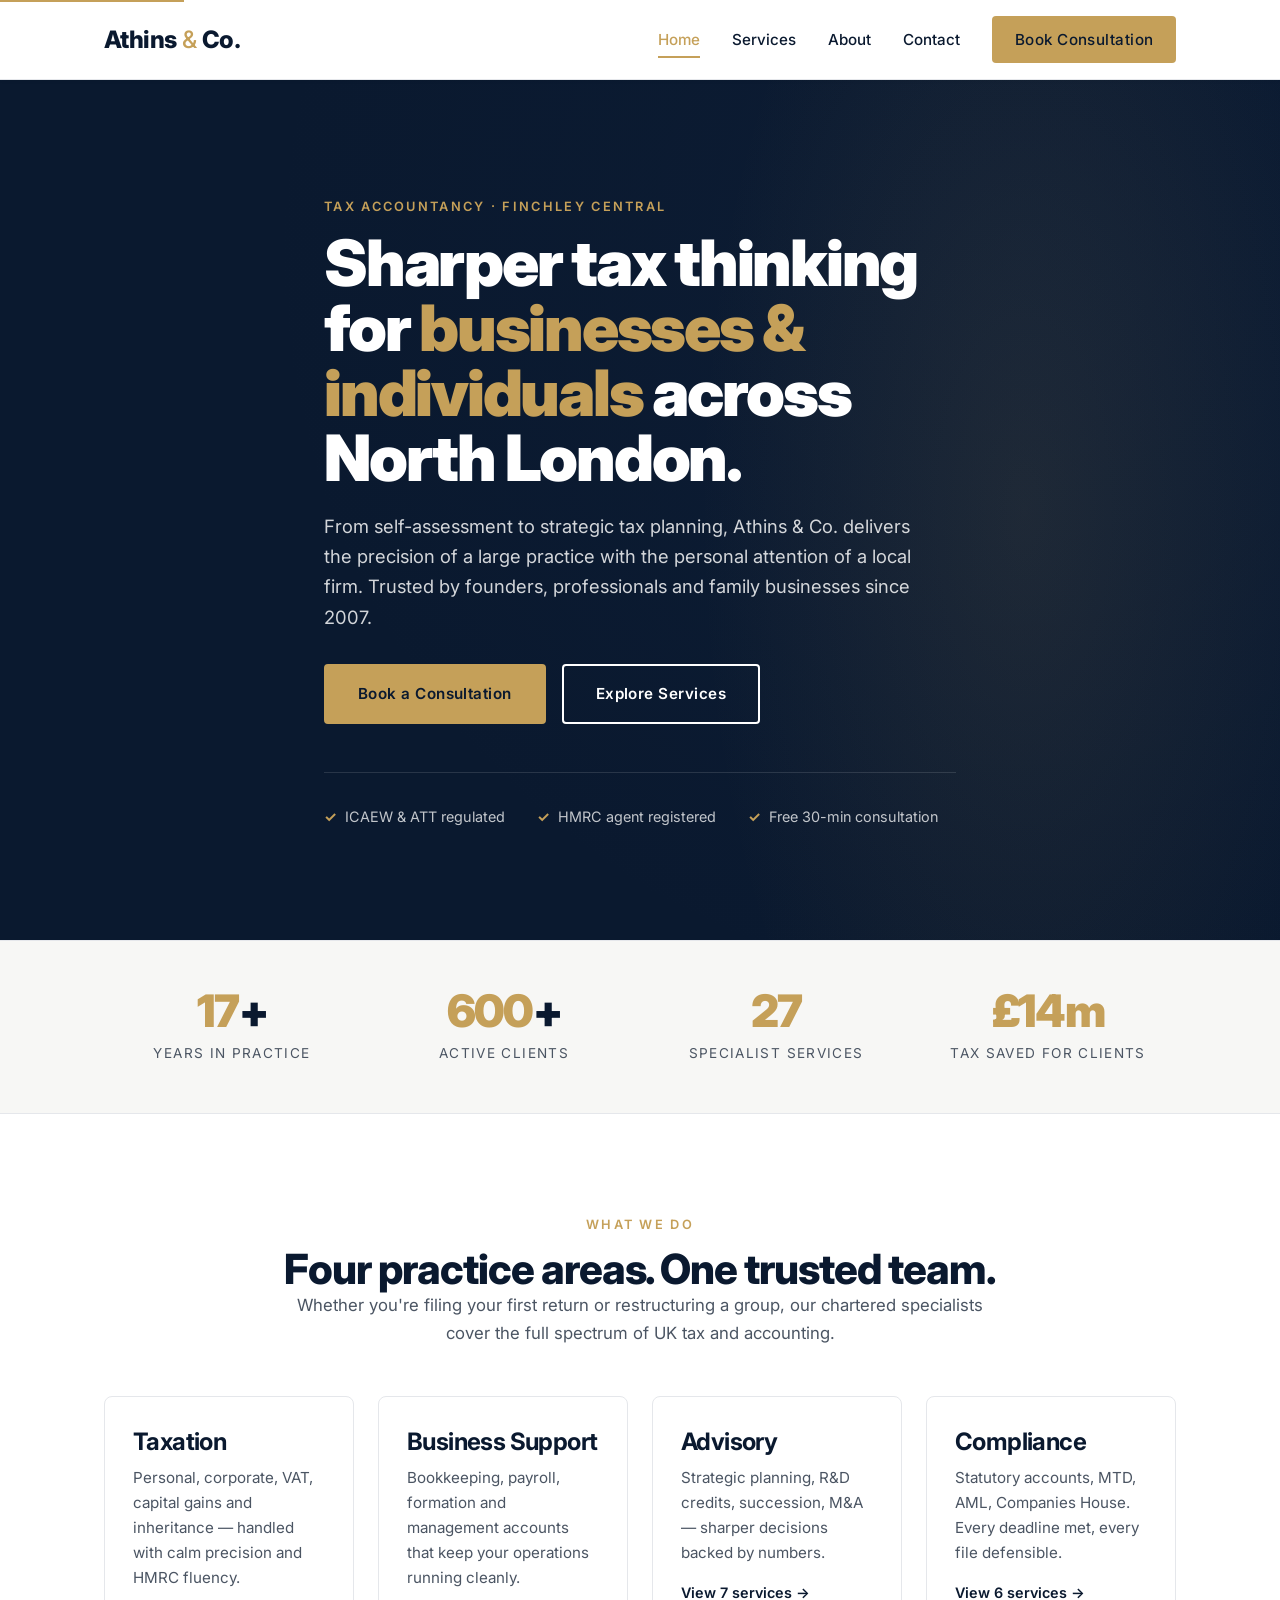
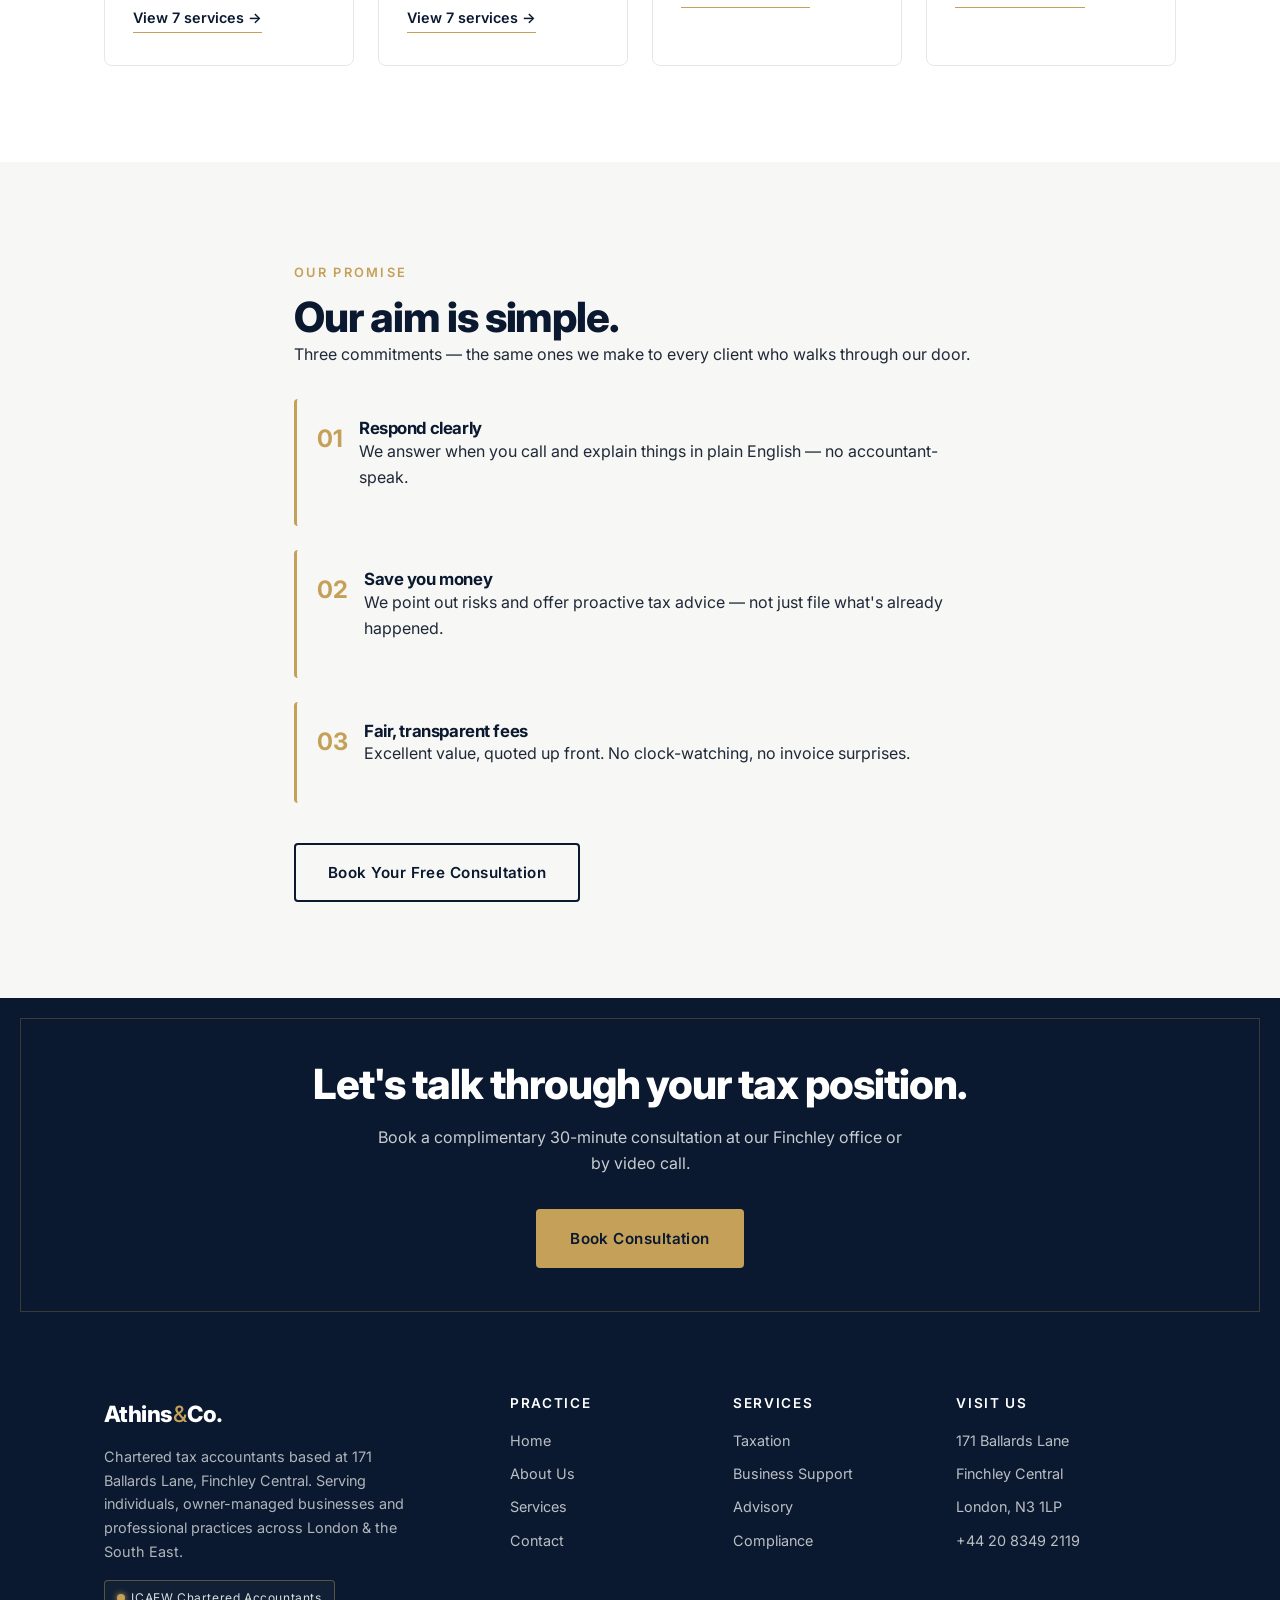
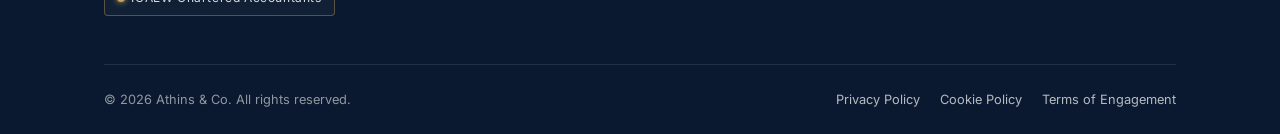
==== index.html @ eba3d70e "Initial commit — Athins & Co. website Static site for Athins & Co. tax accountancy firm, Finchley Ce" ====
<!doctype html>
<html lang="en-GB">
<head>
  <meta charset="utf-8" />
  <meta name="viewport" content="width=device-width, initial-scale=1" />
  <title>Athins &amp; Co. — Chartered Tax Accountants in Finchley Central, London</title>
  <meta name="description" content="Athins & Co. is a tax accountancy firm in Finchley Central, London — delivering precise, personable advice on taxation, business support, advisory and compliance." />
  <meta name="theme-color" content="#0a192f" />
  <link rel="icon" href="data:image/svg+xml,%3Csvg xmlns='http://www.w3.org/2000/svg' viewBox='0 0 64 64'%3E%3Crect width='64' height='64' rx='8' fill='%230a192f'/%3E%3Ctext x='50%25' y='58%25' text-anchor='middle' font-family='Georgia,serif' font-size='38' font-weight='700' fill='%23c5a059'%3EA%3C/text%3E%3C/svg%3E" />
  <link rel="preconnect" href="https://fonts.googleapis.com" />
  <link rel="preconnect" href="https://fonts.gstatic.com" crossorigin />
  <link href="https://fonts.googleapis.com/css2?family=Inter:wght@400;500;600;700;800;900&display=swap" rel="stylesheet" />
  <link rel="stylesheet" href="style.css?v=6" />
</head>
<body>
  <a class="skip-link" href="#main">Skip to main content</a>

  <!-- HEADER -->
  <header class="site-header">
    <div class="container nav-wrap">
      <a href="index.html" class="brand" aria-label="Athins and Co. home">
        <span>Athins <span class="brand-mark">&amp;</span> Co.</span>
      </a>
      <button class="nav-toggle" aria-label="Toggle navigation" aria-controls="primary-nav" aria-expanded="false">
        <span></span><span></span><span></span>
      </button>
      <nav id="primary-nav" class="nav-menu" data-open="false" aria-label="Primary">
        <a href="index.html">Home</a>
        <a href="services.html">Services</a>
        <a href="about.html">About</a>
        <a href="contact.html">Contact</a>
        <a class="btn btn-primary" href="contact.html#book">Book Consultation</a>
      </nav>
    </div>
  </header>

  <main id="main">

    <!-- HERO -->
    <section class="hero">
      <div class="container hero-inner">
        <span class="eyebrow">Tax accountancy · Finchley Central</span>
        <h1>Sharper tax thinking for <span class="accent">businesses &amp; individuals</span> across North London.</h1>
        <p class="hero-lead">
          From self-assessment to strategic tax planning, Athins &amp; Co. delivers the precision of a
          large practice with the personal attention of a local firm. Trusted by founders, professionals
          and family businesses since 2007.
        </p>
        <div class="hero-actions">
          <a class="btn btn-primary" href="contact.html#book">Book a Consultation</a>
          <a class="btn btn-outline" href="services.html">Explore Services</a>
        </div>
        <div class="hero-meta">
          <span class="hero-meta-item">ICAEW &amp; ATT regulated</span>
          <span class="hero-meta-item">HMRC agent registered</span>
          <span class="hero-meta-item">Free 30-min consultation</span>
        </div>
      </div>
    </section>

    <!-- TRUST -->
    <section class="trust" aria-label="Practice statistics">
      <div class="container">
        <div class="stats-grid">
          <div>
            <div class="stat-num"><span class="gold">17</span>+</div>
            <span class="stat-label">Years in Practice</span>
          </div>
          <div>
            <div class="stat-num"><span class="gold">600</span>+</div>
            <span class="stat-label">Active Clients</span>
          </div>
          <div>
            <div class="stat-num"><span class="gold">27</span></div>
            <span class="stat-label">Specialist Services</span>
          </div>
          <div>
            <div class="stat-num"><span class="gold">£14m</span></div>
            <span class="stat-label">Tax Saved For Clients</span>
          </div>
        </div>
      </div>
    </section>

    <!-- SERVICES PREVIEW -->
    <section>
      <div class="container">
        <header class="section-head">
          <span class="eyebrow">What We Do</span>
          <h2>Four practice areas. One trusted team.</h2>
          <p>Whether you're filing your first return or restructuring a group, our chartered specialists
            cover the full spectrum of UK tax and accounting.</p>
        </header>

        <div class="grid grid-4">
          <article class="card">
            <h3>Taxation</h3>
            <p>Personal, corporate, VAT, capital gains and inheritance — handled with calm precision and HMRC fluency.</p>
            <a class="card-link" href="services.html#taxation">View 7 services →</a>
          </article>
          <article class="card">
            <h3>Business Support</h3>
            <p>Bookkeeping, payroll, formation and management accounts that keep your operations running cleanly.</p>
            <a class="card-link" href="services.html#business">View 7 services →</a>
          </article>
          <article class="card">
            <h3>Advisory</h3>
            <p>Strategic planning, R&amp;D credits, succession, M&amp;A — sharper decisions backed by numbers.</p>
            <a class="card-link" href="services.html#advisory">View 7 services →</a>
          </article>
          <article class="card">
            <h3>Compliance</h3>
            <p>Statutory accounts, MTD, AML, Companies House. Every deadline met, every file defensible.</p>
            <a class="card-link" href="services.html#compliance">View 6 services →</a>
          </article>
        </div>
      </div>
    </section>

    <!-- OUR AIM -->
    <section style="background: var(--off-white);">
      <div class="container" style="max-width: 820px;">
        <span class="eyebrow">Our Promise</span>
        <h2>Our aim is simple.</h2>
        <p>Three commitments — the same ones we make to every client who walks through our door.</p>
        <ul class="value-list">
          <li class="value-item">
            <span class="value-num">01</span>
            <div>
              <h4>Respond clearly</h4>
              <p>We answer when you call and explain things in plain English — no accountant-speak.</p>
            </div>
          </li>
          <li class="value-item">
            <span class="value-num">02</span>
            <div>
              <h4>Save you money</h4>
              <p>We point out risks and offer proactive tax advice — not just file what's already happened.</p>
            </div>
          </li>
          <li class="value-item">
            <span class="value-num">03</span>
            <div>
              <h4>Fair, transparent fees</h4>
              <p>Excellent value, quoted up front. No clock-watching, no invoice surprises.</p>
            </div>
          </li>
        </ul>
        <div style="margin-top: 2.5rem;">
          <a class="btn btn-ghost" href="contact.html#book">Book Your Free Consultation</a>
        </div>
      </div>
    </section>

    <!-- CTA -->
    <section class="cta-banner">
      <div class="container">
        <h2>Let's talk through your tax position.</h2>
        <p>Book a complimentary 30-minute consultation at our Finchley office or by video call.</p>
        <a class="btn btn-primary" href="contact.html#book">Book Consultation</a>
      </div>
    </section>

  </main>

  <!-- FOOTER -->
  <footer class="site-footer footer">
    <div class="container">
      <div class="footer-grid">
        <div class="footer-about">
          <div class="footer-brand">Athins<span class="gold">&amp;</span>Co.</div>
          <p>Chartered tax accountants based at 171 Ballards Lane, Finchley Central. Serving individuals,
            owner-managed businesses and professional practices across London &amp; the South East.</p>
          <div class="trust-badges" aria-label="Professional bodies">
            <span class="badge"><span class="dot"></span>ICAEW Chartered Accountants</span>
          </div>
        </div>
        <div>
          <h4>Practice</h4>
          <ul>
            <li><a href="index.html">Home</a></li>
            <li><a href="about.html">About Us</a></li>
            <li><a href="services.html">Services</a></li>
            <li><a href="contact.html">Contact</a></li>
          </ul>
        </div>
        <div>
          <h4>Services</h4>
          <ul>
            <li><a href="services.html#taxation">Taxation</a></li>
            <li><a href="services.html#business">Business Support</a></li>
            <li><a href="services.html#advisory">Advisory</a></li>
            <li><a href="services.html#compliance">Compliance</a></li>
          </ul>
        </div>
        <div>
          <h4>Visit Us</h4>
          <ul>
            <li>171 Ballards Lane</li>
            <li>Finchley Central</li>
            <li>London, N3 1LP</li>
            <li><a href="tel:+442083492119">+44 20 8349 2119</a></li>
          </ul>
        </div>
      </div>
      <div class="footer-bottom">
        <span>© <span id="year">2026</span> Athins &amp; Co. All rights reserved.</span>
        <nav class="footer-bottom-links" aria-label="Legal">
          <a href="contact.html#privacy">Privacy Policy</a>
          <a href="contact.html#privacy">Cookie Policy</a>
          <a href="contact.html#privacy">Terms of Engagement</a>
        </nav>
      </div>
    </div>
  </footer>

  <script src="script.js" defer></script>
</body>
</html>
---- style.css ----
/* ==========================================================================
   Athins & Co. — Global Stylesheet
   Palette: Navy #0a192f | White #ffffff | Gold #c5a059
   Typography: Playfair Display (headers) / Inter (body)
   ========================================================================== */

:root {
  --navy: #0a192f;
  --navy-light: #112240;
  --navy-soft: #1a2f4f;
  --gold: #c5a059;
  --gold-soft: #d8b878;
  --white: #ffffff;
  --off-white: #f7f7f5;
  --grey-50: #f3f4f6;
  --grey-200: #e5e7eb;
  --grey-400: #9ca3af;
  --grey-600: #4b5563;
  --grey-800: #1f2937;

  /* Single typeface — Inter — used for both display & body. Direct-response aesthetic (Hormozy / Sabri Suby style). */
  --font-serif: 'Inter', -apple-system, BlinkMacSystemFont, 'Segoe UI', Roboto, Helvetica, Arial, sans-serif;
  --font-sans: 'Inter', -apple-system, BlinkMacSystemFont, 'Segoe UI', Roboto, Helvetica, Arial, sans-serif;

  --container: 1200px;
  --radius: 4px;
  --radius-lg: 8px;
  --shadow-sm: 0 1px 3px rgba(10, 25, 47, 0.08);
  --shadow-md: 0 6px 20px rgba(10, 25, 47, 0.10);
  --shadow-lg: 0 18px 40px rgba(10, 25, 47, 0.18);

  --transition: 0.25s ease;
}

/* ---------- Reset ---------- */
*, *::before, *::after { box-sizing: border-box; }
* { margin: 0; padding: 0; }
html { scroll-behavior: smooth; -webkit-text-size-adjust: 100%; }
body {
  font-family: var(--font-sans);
  font-size: 16px;
  line-height: 1.65;
  color: var(--grey-800);
  background: var(--white);
  -webkit-font-smoothing: antialiased;
  -moz-osx-font-smoothing: grayscale;
}
img, svg { max-width: 100%; display: block; }
a { color: var(--gold); text-decoration: none; transition: color var(--transition); }
a:hover { color: var(--gold-soft); }
ul { list-style: none; }
button { font-family: inherit; cursor: pointer; border: none; background: none; }

/* ---------- Typography ---------- */
h1, h2, h3, h4 {
  font-family: var(--font-serif);
  font-weight: 800;
  color: var(--navy);
  line-height: 1.1;
  letter-spacing: -0.025em;
}
h1 {
  font-size: clamp(2.2rem, 6vw, 4rem);
  font-weight: 900;
  line-height: 1.02;
  letter-spacing: -0.035em;
}
h2 { font-size: clamp(1.8rem, 4vw, 2.6rem); }
h3 { font-size: clamp(1.2rem, 2.5vw, 1.5rem); font-weight: 700; }
h4 { font-size: 1.05rem; font-weight: 700; }
p { margin-bottom: 1rem; }
.eyebrow {
  font-family: var(--font-sans);
  font-size: 0.8rem;
  font-weight: 600;
  letter-spacing: 0.18em;
  text-transform: uppercase;
  color: var(--gold);
  margin-bottom: 0.75rem;
  display: inline-block;
}

/* ---------- Layout ---------- */
.container {
  width: 100%;
  max-width: var(--container);
  margin: 0 auto;
  padding: 0 1.5rem;
}
@media (min-width: 768px) {
  .container { padding: 0 3rem; }
}
@media (min-width: 1200px) {
  .container { padding: 0 4rem; }
}
section { padding: 4rem 0; }
@media (min-width: 768px) { section { padding: 6rem 0; } }

.section-head { text-align: center; max-width: 720px; margin: 0 auto 3rem; }
.section-head p { color: var(--grey-600); font-size: 1.05rem; }

/* ---------- Buttons ---------- */
.btn {
  display: inline-block;
  padding: 0.95rem 2rem;
  font-family: var(--font-sans);
  font-weight: 600;
  font-size: 0.95rem;
  letter-spacing: 0.03em;
  text-align: center;
  border-radius: var(--radius);
  cursor: pointer;
  transition: all var(--transition);
  border: 2px solid transparent;
  white-space: nowrap;
}
.btn-primary {
  background: var(--gold);
  color: var(--navy);
  border-color: var(--gold);
}
.btn-primary:hover {
  background: var(--gold-soft);
  border-color: var(--gold-soft);
  color: var(--navy);
  transform: translateY(-2px);
  box-shadow: var(--shadow-md);
}
.btn-outline {
  background: transparent;
  color: var(--white);
  border-color: var(--white);
}
.btn-outline:hover {
  background: var(--white);
  color: var(--navy);
}
.btn-ghost {
  background: transparent;
  color: var(--navy);
  border-color: var(--navy);
}
.btn-ghost:hover {
  background: var(--navy);
  color: var(--white);
}

/* ==========================================================================
   HEADER & NAVIGATION
   ========================================================================== */
.site-header {
  position: sticky;
  top: 0;
  z-index: 100;
  background: var(--white);
  border-bottom: 1px solid var(--grey-200);
  box-shadow: var(--shadow-sm);
}
.nav-wrap {
  display: flex;
  align-items: center;
  justify-content: space-between;
  padding-top: 1rem;
  padding-bottom: 1rem;
}
.brand {
  display: flex;
  align-items: baseline;
  gap: 0.5rem;
  font-family: var(--font-serif);
  font-size: 1.5rem;
  font-weight: 800;
  color: var(--navy);
  letter-spacing: -0.025em;
}
.brand:hover { color: var(--navy); }
.brand-mark {
  color: var(--gold);
  font-family: var(--font-sans);
  font-weight: 500;
  font-style: normal;
  margin: 0 0.05em;
}
.brand-tag {
  font-family: var(--font-sans);
  font-size: 0.7rem;
  font-weight: 500;
  color: var(--grey-600);
  letter-spacing: 0.08em;
  word-spacing: -0.05em;
  text-transform: uppercase;
  font-feature-settings: "liga" 0, "clig" 0;
  display: none;
}
@media (min-width: 768px) { .brand-tag { display: inline; } }

.nav-toggle {
  display: flex;
  flex-direction: column;
  gap: 5px;
  padding: 0.5rem;
}
.nav-toggle span {
  display: block;
  width: 24px;
  height: 2px;
  background: var(--navy);
  transition: transform var(--transition), opacity var(--transition);
}
.nav-toggle[aria-expanded="true"] span:nth-child(1) { transform: translateY(7px) rotate(45deg); }
.nav-toggle[aria-expanded="true"] span:nth-child(2) { opacity: 0; }
.nav-toggle[aria-expanded="true"] span:nth-child(3) { transform: translateY(-7px) rotate(-45deg); }

.nav-menu {
  position: absolute;
  top: 100%;
  left: 0;
  right: 0;
  background: var(--white);
  border-bottom: 1px solid var(--grey-200);
  display: flex;
  flex-direction: column;
  gap: 0;
  padding: 1rem 0;
  max-height: 0;
  overflow: hidden;
  transition: max-height 0.35s ease;
  box-shadow: var(--shadow-md);
}
.nav-menu[data-open="true"] { max-height: 600px; }
.nav-menu a {
  color: var(--navy);
  font-weight: 500;
  font-size: 0.95rem;
  padding: 0.85rem 1.5rem;
  border-bottom: 1px solid var(--grey-200);
}
.nav-menu a:last-of-type { border-bottom: none; }
.nav-menu a:hover { color: var(--gold); background: var(--off-white); }
.nav-menu a.active { color: var(--gold); }
.nav-menu .btn { margin: 0.75rem 1.5rem; padding: 0.75rem 1.25rem; }

@media (min-width: 992px) {
  .nav-toggle { display: none; }
  .nav-menu {
    position: static;
    flex-direction: row;
    align-items: center;
    gap: 2rem;
    max-height: none;
    overflow: visible;
    padding: 0;
    background: transparent;
    border: none;
    box-shadow: none;
  }
  .nav-menu a {
    padding: 0;
    border: none;
    position: relative;
  }
  .nav-menu a:not(.btn)::after {
    content: '';
    position: absolute;
    left: 0;
    bottom: -6px;
    width: 0;
    height: 2px;
    background: var(--gold);
    transition: width var(--transition);
  }
  .nav-menu a:not(.btn):hover::after,
  .nav-menu a.active::after { width: 100%; }
  .nav-menu .btn { margin: 0; padding: 0.7rem 1.4rem; }
  .nav-menu a:hover { background: transparent; }
}

/* ==========================================================================
   HERO
   ========================================================================== */
.hero {
  position: relative;
  background:
    linear-gradient(135deg, rgba(10, 25, 47, 0.92) 0%, rgba(10, 25, 47, 0.78) 100%),
    radial-gradient(circle at 80% 20%, var(--navy-soft) 0%, var(--navy) 60%);
  background-color: var(--navy);
  color: var(--white);
  padding: 5rem 0;
  overflow: hidden;
}
.hero::before {
  content: '';
  position: absolute;
  top: -50%;
  right: -10%;
  width: 60%;
  height: 200%;
  background: radial-gradient(ellipse at center, rgba(197, 160, 89, 0.10) 0%, transparent 60%);
  pointer-events: none;
}
.hero-inner { position: relative; max-width: 760px; }
.hero h1 { color: var(--white); margin-bottom: 1.25rem; }
.hero h1 .accent { color: var(--gold); }
.hero-lead {
  font-size: 1.15rem;
  color: rgba(255, 255, 255, 0.82);
  margin-bottom: 2rem;
  max-width: 600px;
}
.hero-actions { display: flex; flex-wrap: wrap; gap: 1rem; margin-bottom: 3rem; }
.hero-meta {
  display: flex;
  flex-wrap: wrap;
  gap: 2rem;
  padding-top: 2rem;
  border-top: 1px solid rgba(255, 255, 255, 0.12);
  font-size: 0.9rem;
  color: rgba(255, 255, 255, 0.75);
}
.hero-meta-item { display: flex; align-items: center; gap: 0.5rem; }
.hero-meta-item::before { content: '✓'; color: var(--gold); font-weight: 700; }

@media (min-width: 768px) { .hero { padding: 7rem 0; } }

/* ---- Page hero (smaller, used on inner pages) ---- */
.page-hero {
  background: linear-gradient(135deg, var(--navy) 0%, var(--navy-light) 100%);
  color: var(--white);
  padding: 4.5rem 0 3.5rem;
  text-align: center;
}
.page-hero h1 { color: var(--white); margin-bottom: 0.75rem; }
.page-hero p { color: rgba(255, 255, 255, 0.78); max-width: 620px; margin: 0 auto; }
.breadcrumbs {
  font-size: 0.85rem;
  color: rgba(255, 255, 255, 0.6);
  margin-bottom: 1rem;
  letter-spacing: 0.05em;
}
.breadcrumbs a {
  color: rgba(255, 255, 255, 0.85);
  text-decoration: underline;
  text-decoration-color: rgba(255, 255, 255, 0.25);
  text-underline-offset: 3px;
}
.breadcrumbs a:hover { color: var(--white); text-decoration-color: var(--white); }

/* ==========================================================================
   TRUST / STATS
   ========================================================================== */
.trust {
  background: var(--off-white);
  border-top: 1px solid var(--grey-200);
  border-bottom: 1px solid var(--grey-200);
  padding: 3rem 0;
}
.stats-grid {
  display: grid;
  grid-template-columns: repeat(2, 1fr);
  gap: 2rem 1rem;
  text-align: center;
}
@media (min-width: 768px) {
  .stats-grid { grid-template-columns: repeat(4, 1fr); }
}
.stat-num {
  font-family: var(--font-serif);
  font-size: clamp(2rem, 5vw, 2.8rem);
  font-weight: 900;
  color: var(--navy);
  line-height: 1;
  letter-spacing: -0.04em;
}
.stat-num .gold { color: var(--gold); }
.stat-label {
  display: block;
  margin-top: 0.5rem;
  font-size: 0.85rem;
  letter-spacing: 0.1em;
  text-transform: uppercase;
  color: var(--grey-600);
}

/* ==========================================================================
   CARD GRID (services / values / etc.)
   ========================================================================== */
.grid {
  display: grid;
  grid-template-columns: 1fr;
  gap: 1.5rem;
}
@media (min-width: 600px) { .grid-2 { grid-template-columns: repeat(2, 1fr); } }
@media (min-width: 992px) { .grid-3 { grid-template-columns: repeat(3, 1fr); } }
@media (min-width: 992px) { .grid-4 { grid-template-columns: repeat(4, 1fr); } }
@media (min-width: 600px) and (max-width: 991px) {
  .grid-3, .grid-4 { grid-template-columns: repeat(2, 1fr); }
}

.card {
  background: var(--white);
  border: 1px solid var(--grey-200);
  border-radius: var(--radius-lg);
  padding: 2rem 1.75rem;
  transition: transform var(--transition), box-shadow var(--transition), border-color var(--transition);
  position: relative;
}
.card:hover {
  transform: translateY(-4px);
  box-shadow: var(--shadow-md);
  border-color: var(--gold);
}
.card-icon {
  width: 48px;
  height: 48px;
  border-radius: var(--radius);
  background: var(--navy);
  color: var(--gold);
  display: flex;
  align-items: center;
  justify-content: center;
  font-family: var(--font-serif);
  font-size: 1.4rem;
  font-weight: 700;
  margin-bottom: 1.25rem;
}
.card h3 { margin-bottom: 0.6rem; }
.card p { color: var(--grey-600); margin: 0; font-size: 0.95rem; }
.card-link {
  display: inline-block;
  margin-top: 1rem;
  font-weight: 600;
  font-size: 0.9rem;
  color: var(--navy);
  border-bottom: 1px solid var(--gold);
  padding-bottom: 2px;
}
.card-link:hover { color: var(--gold); }

/* ==========================================================================
   SERVICES PAGE — categorised lists
   ========================================================================== */
.service-category { margin-bottom: 4rem; }
.service-category:last-child { margin-bottom: 0; }
.category-head {
  display: flex;
  align-items: center;
  gap: 1rem;
  padding-bottom: 1.25rem;
  margin-bottom: 2rem;
  border-bottom: 1px solid var(--grey-200);
}
.category-num {
  font-family: var(--font-serif);
  font-size: 1rem;
  color: var(--gold);
  letter-spacing: 0.1em;
  font-weight: 600;
}
.category-head h2 { margin: 0; }

.service-list {
  display: grid;
  grid-template-columns: 1fr;
  gap: 1rem;
}
@media (min-width: 600px) { .service-list { grid-template-columns: repeat(2, 1fr); } }
@media (min-width: 992px) { .service-list { grid-template-columns: repeat(3, 1fr); } }

.service-item {
  background: var(--white);
  border: 1px solid var(--grey-200);
  border-left: 3px solid var(--gold);
  border-radius: var(--radius);
  padding: 1.25rem 1.5rem;
  transition: all var(--transition);
}
.service-item:hover {
  background: var(--navy);
  border-color: var(--gold);
  transform: translateX(4px);
  box-shadow: var(--shadow-md);
}
.service-item:hover h4,
.service-item:hover p { color: var(--white); }
.service-item:hover p { color: rgba(255, 255, 255, 0.8); }
.service-item h4 { margin-bottom: 0.35rem; transition: color var(--transition); }
.service-item p { font-size: 0.88rem; color: var(--grey-600); margin: 0; transition: color var(--transition); }

/* ==========================================================================
   ABOUT PAGE
   ========================================================================== */
.split {
  display: grid;
  grid-template-columns: 1fr;
  gap: 3rem;
  align-items: center;
}
@media (min-width: 992px) { .split { grid-template-columns: 1fr 1fr; gap: 4rem; } }
.split-image {
  background: linear-gradient(135deg, var(--navy) 0%, var(--navy-light) 100%);
  border-radius: var(--radius-lg);
  aspect-ratio: 4 / 5;
  display: flex;
  align-items: center;
  justify-content: center;
  color: var(--gold);
  font-family: var(--font-serif);
  font-size: 5rem;
  position: relative;
  overflow: hidden;
}
.split-image::after {
  content: '';
  position: absolute;
  inset: 12px;
  border: 1px solid rgba(197, 160, 89, 0.4);
  border-radius: var(--radius);
  pointer-events: none;
}

.value-list { display: grid; gap: 1.5rem; margin-top: 2rem; }
.value-item {
  display: flex;
  gap: 1rem;
  padding: 1.25rem;
  background: var(--off-white);
  border-radius: var(--radius);
  border-left: 3px solid var(--gold);
}
.value-num {
  font-family: var(--font-serif);
  font-size: 1.5rem;
  font-weight: 700;
  color: var(--gold);
  flex-shrink: 0;
}

/* ==========================================================================
   CONTACT PAGE
   ========================================================================== */
.contact-grid {
  display: grid;
  grid-template-columns: 1fr;
  gap: 2.5rem;
}
@media (min-width: 992px) { .contact-grid { grid-template-columns: 1fr 1.2fr; gap: 4rem; } }

.contact-info { display: grid; gap: 1.25rem; }
.info-block {
  padding: 1.5rem;
  background: var(--off-white);
  border-radius: var(--radius);
  border-left: 3px solid var(--gold);
}
.info-block h4 { margin-bottom: 0.4rem; }
.info-block p, .info-block a {
  color: var(--grey-800);
  margin: 0;
  font-size: 0.95rem;
  line-height: 1.5;
}
.info-block a { color: var(--navy); border-bottom: 1px solid var(--gold); }
.info-block a:hover { color: var(--gold); }

.contact-form {
  background: var(--white);
  padding: 2rem;
  border: 1px solid var(--grey-200);
  border-radius: var(--radius-lg);
  box-shadow: var(--shadow-sm);
}
.form-row { display: grid; gap: 1rem; }
@media (min-width: 600px) { .form-row.row-2 { grid-template-columns: 1fr 1fr; } }
.field { margin-bottom: 1.1rem; }
.field label {
  display: block;
  font-size: 0.85rem;
  font-weight: 600;
  color: var(--navy);
  margin-bottom: 0.4rem;
  letter-spacing: 0.02em;
}
.field input,
.field select,
.field textarea {
  width: 100%;
  padding: 0.85rem 1rem;
  font-family: var(--font-sans);
  font-size: 0.95rem;
  color: var(--grey-800);
  background: var(--white);
  border: 1px solid var(--grey-200);
  border-radius: var(--radius);
  transition: border-color var(--transition), box-shadow var(--transition);
}
.field input:focus,
.field select:focus,
.field textarea:focus {
  outline: none;
  border-color: var(--gold);
  box-shadow: 0 0 0 3px rgba(197, 160, 89, 0.15);
}
.field textarea { resize: vertical; min-height: 130px; }
.consent {
  display: flex;
  align-items: flex-start;
  gap: 0.6rem;
  font-size: 0.85rem;
  color: var(--grey-600);
  margin-bottom: 1.25rem;
}
.consent input { margin-top: 0.25rem; }
.consent a { color: var(--navy); border-bottom: 1px solid var(--gold); }

.map-placeholder {
  margin-top: 3rem;
  background: linear-gradient(135deg, var(--navy) 0%, var(--navy-light) 100%);
  color: var(--white);
  text-align: center;
  padding: 3rem 1.5rem;
  border-radius: var(--radius-lg);
}
.map-placeholder h3 { color: var(--white); }
.map-placeholder p { color: rgba(255, 255, 255, 0.75); margin: 0.5rem 0 0; }

/* ==========================================================================
   CTA BANNER
   ========================================================================== */
.cta-banner {
  background: var(--navy);
  color: var(--white);
  text-align: center;
  padding: 4rem 1rem;
  position: relative;
  overflow: hidden;
}
.cta-banner::before {
  content: '';
  position: absolute;
  inset: 1.25rem;
  border: 1px solid rgba(197, 160, 89, 0.25);
  pointer-events: none;
}
.cta-banner h2 { color: var(--white); position: relative; }
.cta-banner p { color: rgba(255, 255, 255, 0.78); max-width: 540px; margin: 1rem auto 2rem; position: relative; }
.cta-banner .btn { position: relative; }

/* ==========================================================================
   FOOTER
   ========================================================================== */
.site-footer {
  background: var(--navy);
  color: rgba(255, 255, 255, 0.72);
  padding: 4rem 0 0;
  font-size: 0.9rem;
}
.footer-grid {
  display: grid;
  grid-template-columns: 1fr;
  gap: 2.5rem;
  padding-bottom: 3rem;
}
@media (min-width: 600px) { .footer-grid { grid-template-columns: 1fr 1fr; } }
@media (min-width: 992px) { .footer-grid { grid-template-columns: 2fr 1fr 1fr 1.2fr; } }

.footer-brand { font-family: var(--font-serif); font-size: 1.4rem; font-weight: 800; letter-spacing: -0.025em; color: var(--white); margin-bottom: 0.75rem; }
.footer-brand .gold {
  color: var(--gold);
  font-family: var(--font-sans);
  font-weight: 500;
  font-style: normal;
  margin: 0 0.05em;
}
.footer-about p { font-size: 0.9rem; color: rgba(255, 255, 255, 0.68); max-width: 320px; }
.footer h4 {
  color: var(--white);
  font-family: var(--font-sans);
  font-size: 0.85rem;
  font-weight: 600;
  letter-spacing: 0.12em;
  text-transform: uppercase;
  margin-bottom: 1.1rem;
}
.footer ul li { margin-bottom: 0.6rem; }
.footer a { color: rgba(255, 255, 255, 0.72); }
.footer a:hover { color: var(--gold); }

.trust-badges {
  display: flex;
  flex-wrap: wrap;
  gap: 0.6rem;
  margin-top: 1rem;
}
.badge {
  display: inline-flex;
  align-items: center;
  gap: 0.4rem;
  padding: 0.45rem 0.75rem;
  border: 1px solid rgba(197, 160, 89, 0.4);
  border-radius: var(--radius);
  font-size: 0.75rem;
  letter-spacing: 0.05em;
  color: rgba(255, 255, 255, 0.85);
  background: rgba(255, 255, 255, 0.03);
}
.badge .dot {
  width: 8px;
  height: 8px;
  border-radius: 50%;
  background: var(--gold);
  box-shadow: 0 0 6px var(--gold);
}

.footer-bottom {
  border-top: 1px solid rgba(255, 255, 255, 0.10);
  padding: 1.5rem 0;
  display: flex;
  flex-wrap: wrap;
  gap: 1rem;
  justify-content: space-between;
  align-items: center;
  font-size: 0.8rem;
  color: rgba(255, 255, 255, 0.55);
}
.footer-bottom-links { display: flex; flex-wrap: wrap; gap: 1.25rem; }
.footer-bottom-links a { color: rgba(255, 255, 255, 0.7); }

/* ==========================================================================
   UTILITIES
   ========================================================================== */
.text-center { text-align: center; }
.mt-2 { margin-top: 2rem; }
.skip-link {
  position: absolute;
  top: -40px;
  left: 0;
  padding: 0.5rem 1rem;
  background: var(--gold);
  color: var(--navy);
  z-index: 200;
}
.skip-link:focus { top: 0; }

@media (prefers-reduced-motion: reduce) {
  *, *::before, *::after { animation-duration: 0.01ms !important; transition-duration: 0.01ms !important; scroll-behavior: auto !important; }
}
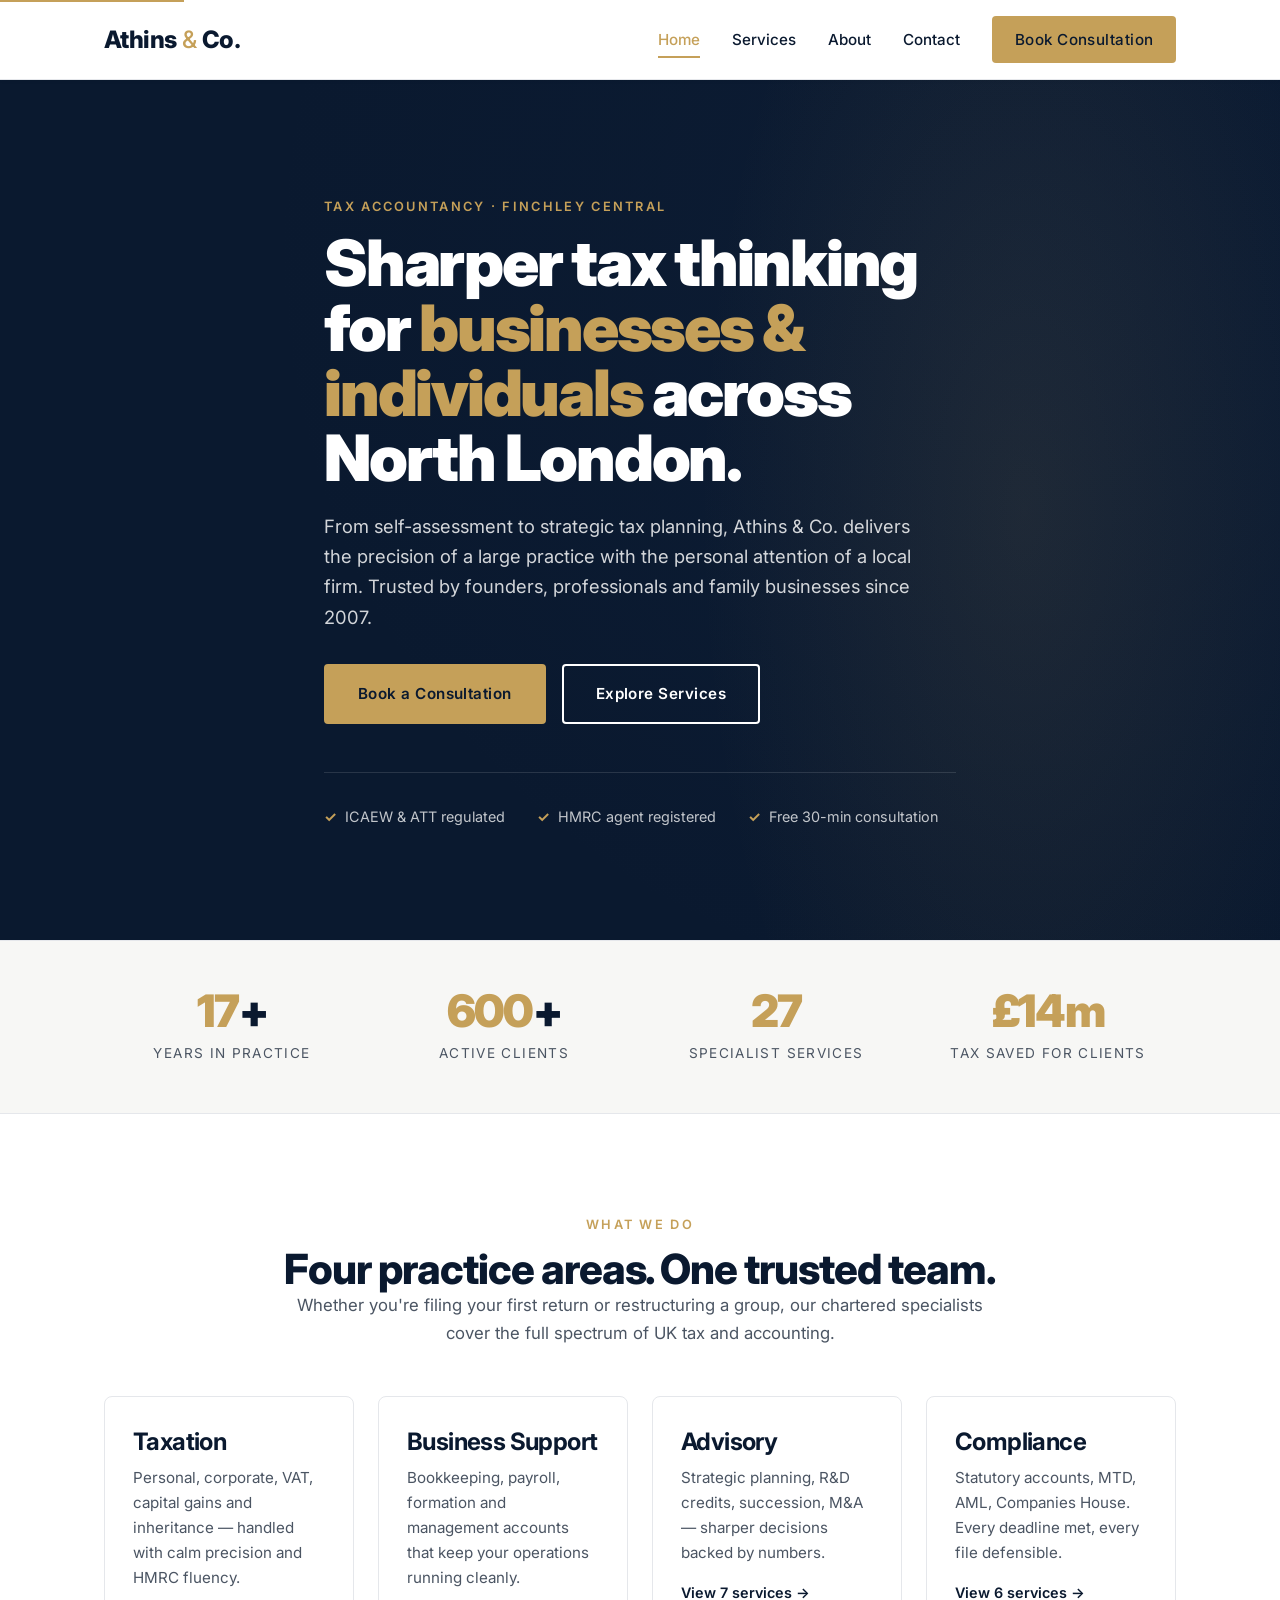
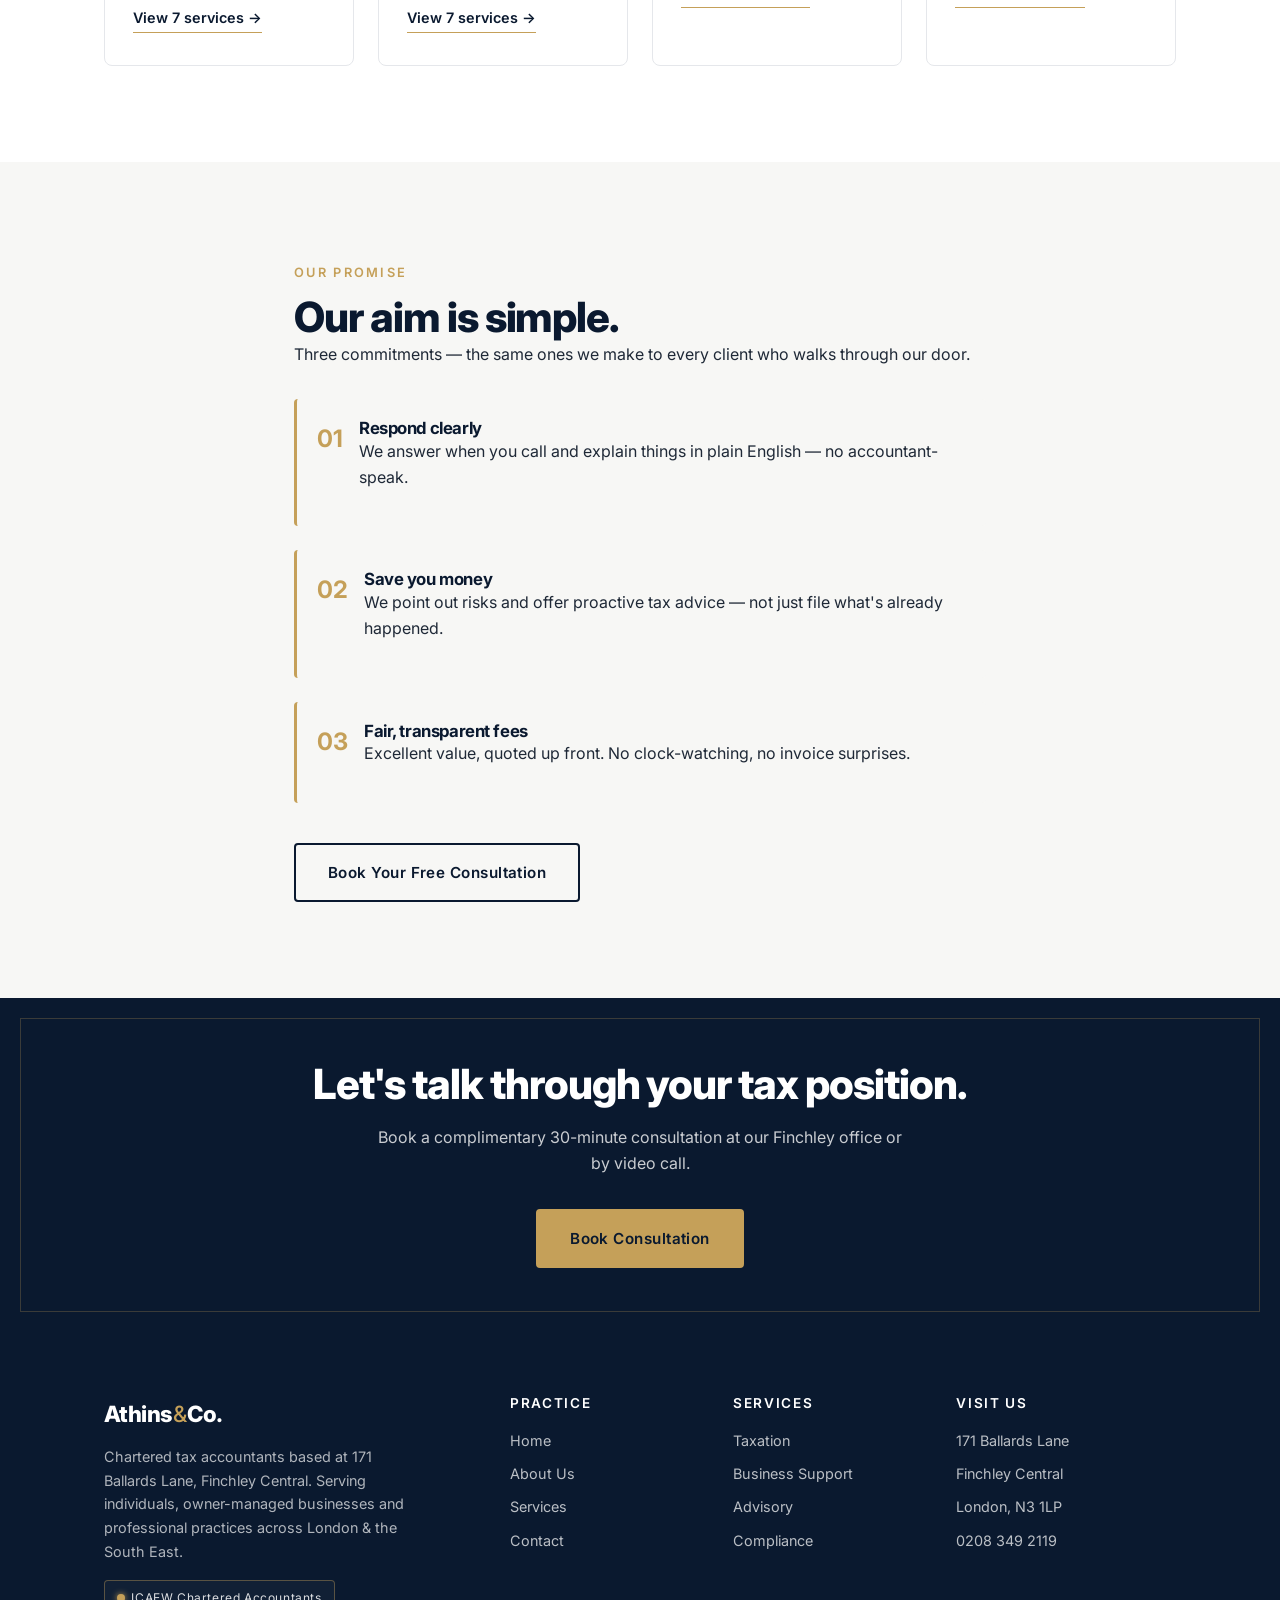
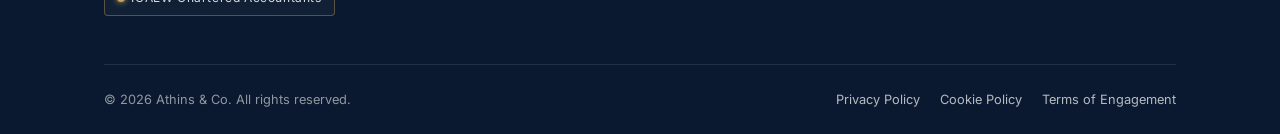
==== commit 7d1dfffe: "Phone format, map embed, brand cleanup, font swap - Phone: +44 format → 0208 349 2119 across all pag" ====
--- a/index.html
+++ b/index.html
@@ -199,7 +199,7 @@
             <li>171 Ballards Lane</li>
             <li>Finchley Central</li>
             <li>London, N3 1LP</li>
-            <li><a href="tel:+442083492119">+44 20 8349 2119</a></li>
+            <li><a href="tel:02083492119">0208 349 2119</a></li>
           </ul>
         </div>
       </div>
